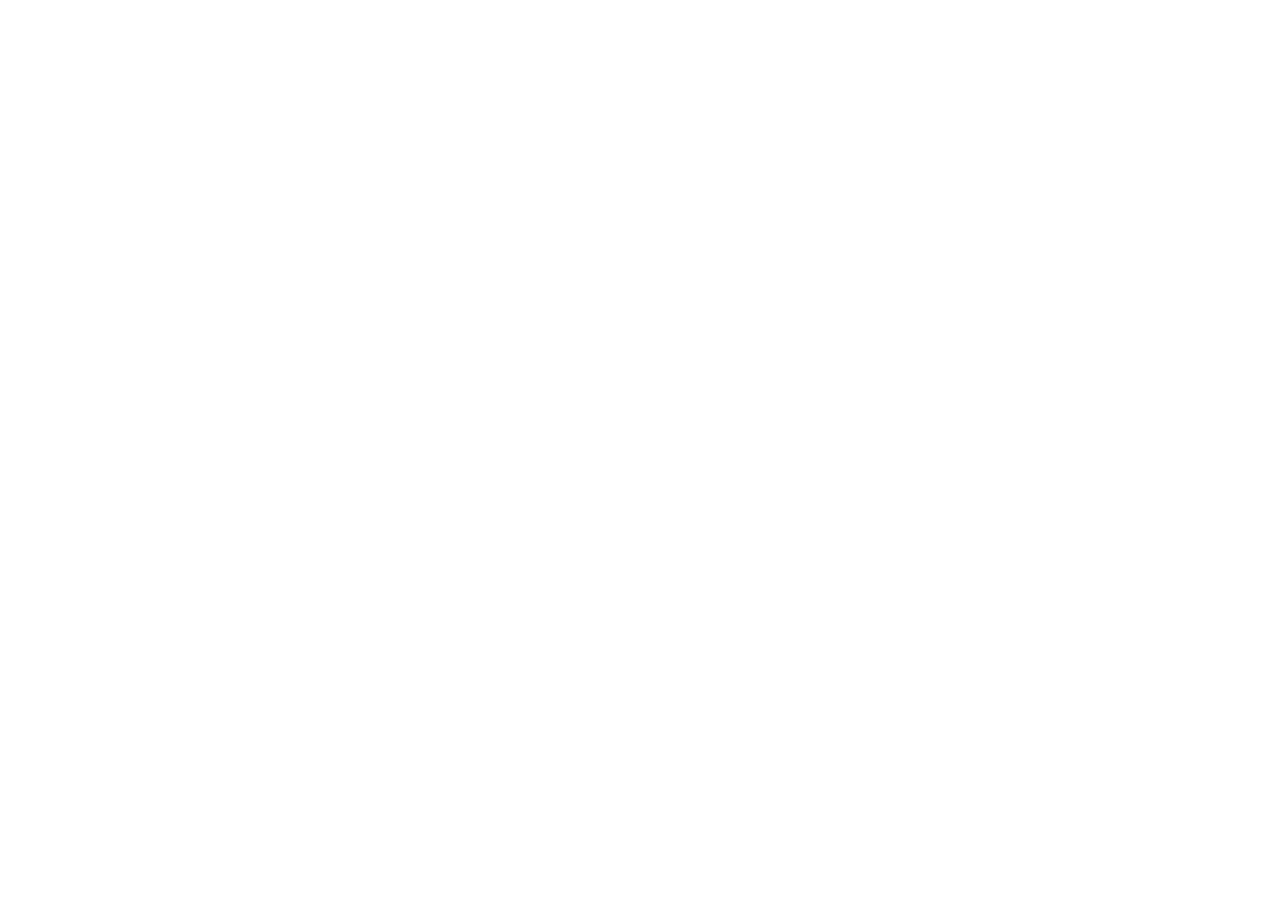
==== ambys/amandra.html @ e1236aff "imagenes ambys" ====
<!DOCTYPE html>
<html lang="es">
<head>
    <meta charset="UTF-8">
    <meta name="viewport" content="width=device-width, initial-scale=1.0">
    <title>Document</title>
</head>
<body>
    
</body>
</html>
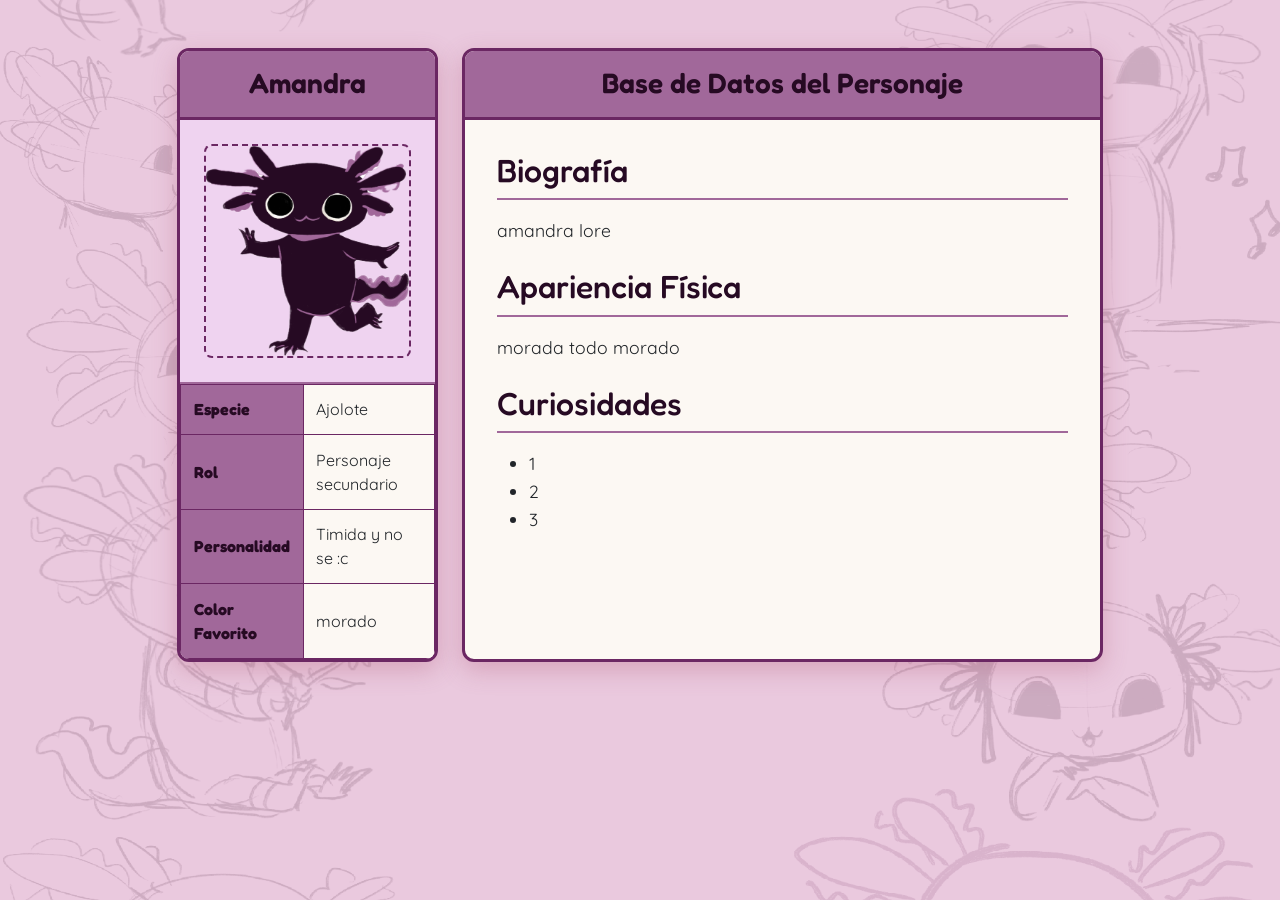
==== commit 3f68f594: "paginas de amandra y sal con datos dummy" ====
--- a/ambys/amandra.html
+++ b/ambys/amandra.html
@@ -3,9 +3,82 @@
 <head>
     <meta charset="UTF-8">
     <meta name="viewport" content="width=device-width, initial-scale=1.0">
-    <title>Document</title>
+    <title>Character sheet - Amandra</title>
+    
+    <!-- Bootstrap CSS -->
+    <link href="https://cdn.jsdelivr.net/npm/bootstrap@5.3.2/dist/css/bootstrap.min.css" rel="stylesheet">
+    
+    <!-- Fuentes de tu proyecto -->
+    <link href="https://fonts.googleapis.com/css2?family=Fredoka:wght@300..700&family=Quicksand:wght@300..700&display=swap" rel="stylesheet">
+    <link rel="stylesheet" href="css/amandra.css">
+    <link rel="icon" type="image/png" href="images/logo.png">
 </head>
 <body>
-    
+
+    <div class="wiki-container">
+        <div class="container">
+            <!-- Fila principal de Bootstrap -->
+            <div class="row g-4 justify-content-center">
+                
+                <!-- COLUMNA IZQUIERDA: Tarjeta del Personaje -->
+                <div class="col-12 col-lg-3">
+                    <div class="card wiki-card">
+                        <h3 class="wiki-header">Amandra</h3>
+                        
+                        <div class="char-image-box">
+                          <img src="images/amandra.png" alt="Amandra">
+                        </div>
+
+                        <table class="wiki-table">
+                            <tbody>
+                                <tr>
+                                    <th>Especie</th>
+                                    <td>Ajolote</td>
+                                </tr>
+                                <tr>
+                                    <th>Rol</th>
+                                    <td>Personaje secundario</td>
+                                </tr>
+                                <tr>
+                                    <th>Personalidad</th>
+                                    <td>Timida y no se :c</td>
+                                </tr>
+                                <tr>
+                                    <th>Color Favorito</th>
+                                    <td>morado</td>
+                                </tr>
+                            </tbody>
+                        </table>
+                    </div>
+                </div>
+
+                <!-- colm derecha de info-->
+                <div class="col-12 col-lg-7">
+                    <div class="card wiki-card h-100">
+                        <h2 class="wiki-header fs-3">Base de Datos del Personaje</h2>
+                        
+                        <div class="wiki-content">
+                            <h2>Biografía</h2>
+                            <p>amandra lore</p>
+                            
+                            <h2>Apariencia Física</h2>
+                            <p>morada todo morado</p>
+                            
+                            <h2>Curiosidades</h2>
+                            <ul>
+                                <li>1</li>
+                                <li>2</li>
+                                <li>3</li>
+                            </ul>
+                        </div>
+                    </div>
+                </div>
+
+            </div>
+        </div>
+    </div>
+
+    <!-- bootstrapcito -->
+    <script src="https://cdn.jsdelivr.net/npm/bootstrap@5.3.2/dist/js/bootstrap.bundle.min.js"></script>
 </body>
 </html>
--- a/ambys/css/amandra.css
+++ b/ambys/css/amandra.css
@@ -0,0 +1,109 @@
+        :root {
+            --c-principal: #A1689A;
+            --c-secundario: #6B2763;
+            --c-cicatriz: #efd3f0;
+            --c-esclera: #FCF8F3;
+            --c-iris: #010101;
+            --c-interior: #260A23;
+        }
+
+        body {
+            background-image: url('../images/amandrabackground.png'); 
+            background-size: cover;
+            background-position: center;
+            background-attachment: fixed;
+            font-family: 'Quicksand', sans-serif;
+            color: var(--c-iris);
+        }
+
+        .wiki-container {
+            background-color: rgba(255, 230, 238, 0.6); 
+            min-height: 100vh;
+            padding-top: 3rem;
+            padding-bottom: 3rem;
+        }
+
+        /* =========================================
+           ESTILOS DE LAS CARDS
+        ========================================= */
+        .wiki-card {
+            background-color: var(--c-esclera); 
+            border: 3px solid var(--c-secundario);
+            border-radius: 12px;
+            box-shadow: 0px 8px 25px rgba(169, 76, 106, 0.3); /* Sombra color "interior" */
+            overflow: hidden;
+        }
+
+        .wiki-header {
+            background-color: var(--c-principal);
+            color: var(--c-interior);
+            font-family: 'Fredoka', sans-serif;
+            text-align: center;
+            padding: 1rem;
+            border-bottom: 3px solid var(--c-secundario);
+            margin: 0;
+            font-weight: 600;
+        }
+
+        /* =========================================
+           TARJETA IZQUIERDA: PERSONAJE
+        ========================================= */
+        .char-image-box {
+            background-color: var(--c-cicatriz);
+            padding: 1.5rem;
+            text-align: center;
+            border-bottom: 2px solid var(--c-principal);
+        }
+
+        .char-image-box img {
+            max-width: 100%;
+            height: auto;
+            border-radius: 8px;
+            border: 2px dashed var(--c-secundario);
+        }
+
+        /* Tabla lateral de características (típica de fandom) */
+        .wiki-table {
+            width: 100%;
+            border-collapse: collapse;
+        }
+
+        .wiki-table th {
+            background-color: var(--c-principal);
+            color: var(--c-interior);
+            font-family: 'Fredoka', sans-serif;
+            padding: 0.8rem;
+            border: 1px solid var(--c-secundario);
+            width: 40%;
+        }
+
+        .wiki-table td {
+            background-color: var(--c-esclera);
+            padding: 0.8rem;
+            border: 1px solid var(--c-secundario);
+        }
+
+        /* =========================================
+           TARJETA DERECHA: INFORMACIÓN
+        ========================================= */
+        .wiki-content {
+            padding: 2rem;
+        }
+
+        .wiki-content h2 {
+            color: var(--c-interior);
+            font-family: 'Fredoka', sans-serif;
+            border-bottom: 2px solid var(--c-principal);
+            padding-bottom: 0.5rem;
+            margin-bottom: 1rem;
+            margin-top: 1.5rem;
+        }
+        
+        .wiki-content h2:first-child {
+            margin-top: 0;
+        }
+
+        .wiki-content p, .wiki-content li {
+            line-height: 1.6;
+            font-size: 1.1rem;
+        }
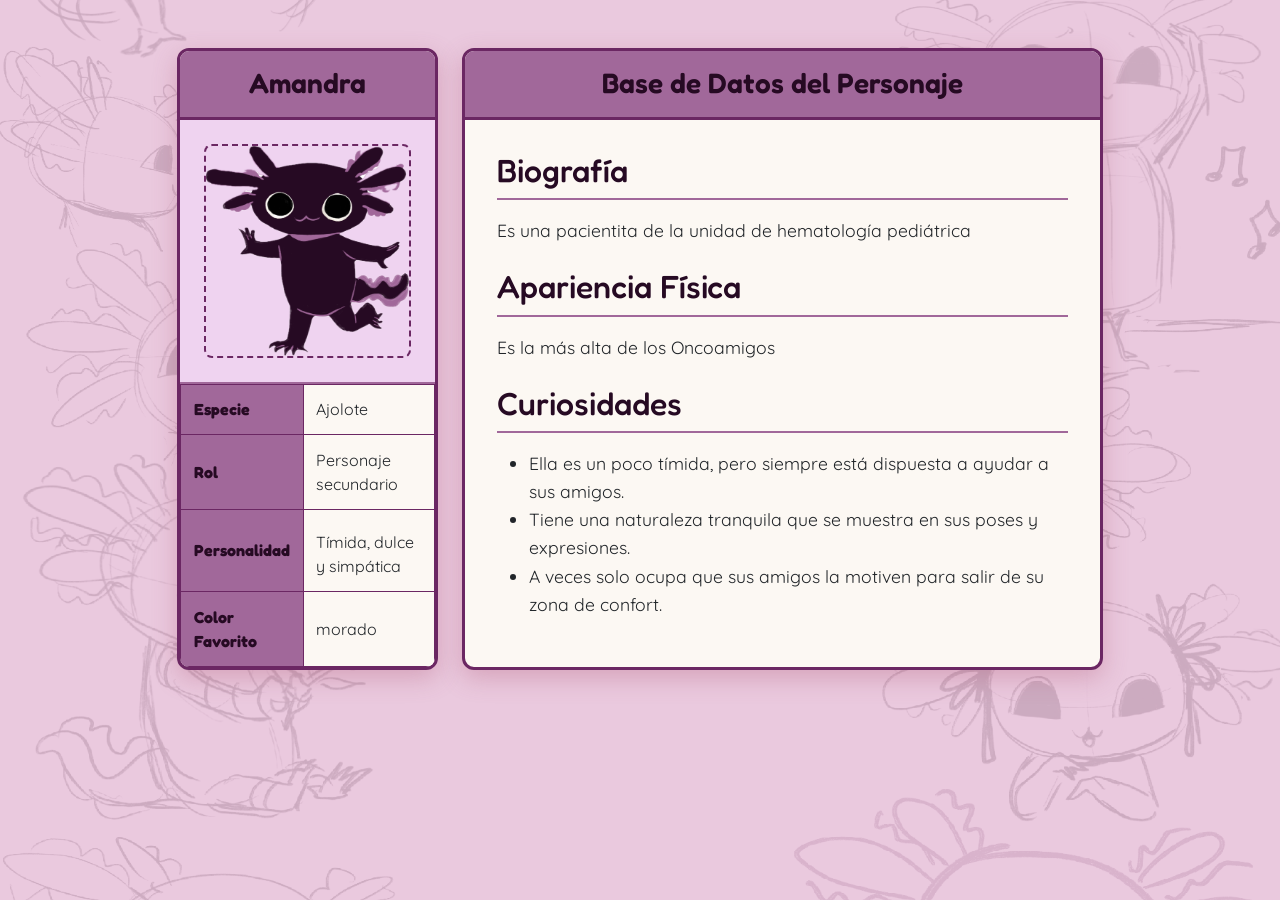
==== commit ab3f8c6f: "video y descripciones mal hechas" ====
--- a/ambys/amandra.html
+++ b/ambys/amandra.html
@@ -11,7 +11,7 @@
     <!-- Fuentes de tu proyecto -->
     <link href="https://fonts.googleapis.com/css2?family=Fredoka:wght@300..700&family=Quicksand:wght@300..700&display=swap" rel="stylesheet">
     <link rel="stylesheet" href="css/amandra.css">
-    <link rel="icon" type="image/png" href="images/logo.png">
+    <link rel="icon" type="image/png" href="images/ambys_cara.png">
 </head>
 <body>
 
@@ -41,7 +41,7 @@
                                 </tr>
                                 <tr>
                                     <th>Personalidad</th>
-                                    <td>Timida y no se :c</td>
+                                    <td><dd></dd>Tímida, dulce y simpática</td>
                                 </tr>
                                 <tr>
                                     <th>Color Favorito</th>
@@ -59,16 +59,16 @@
                         
                         <div class="wiki-content">
                             <h2>Biografía</h2>
-                            <p>amandra lore</p>
+                            <p>Es una pacientita de la unidad de hematología pediátrica</p>
                             
                             <h2>Apariencia Física</h2>
-                            <p>morada todo morado</p>
+                            <p>Es la más alta de los Oncoamigos</p>
                             
                             <h2>Curiosidades</h2>
                             <ul>
-                                <li>1</li>
-                                <li>2</li>
-                                <li>3</li>
+                                <li>Ella es un poco tímida, pero siempre está dispuesta a ayudar a sus amigos.</li>
+                                <li>Tiene una naturaleza tranquila que se muestra en sus poses y expresiones. </li>
+                                <li>A veces solo ocupa que sus amigos la motiven para salir de su zona de confort.</li>
                             </ul>
                         </div>
                     </div>
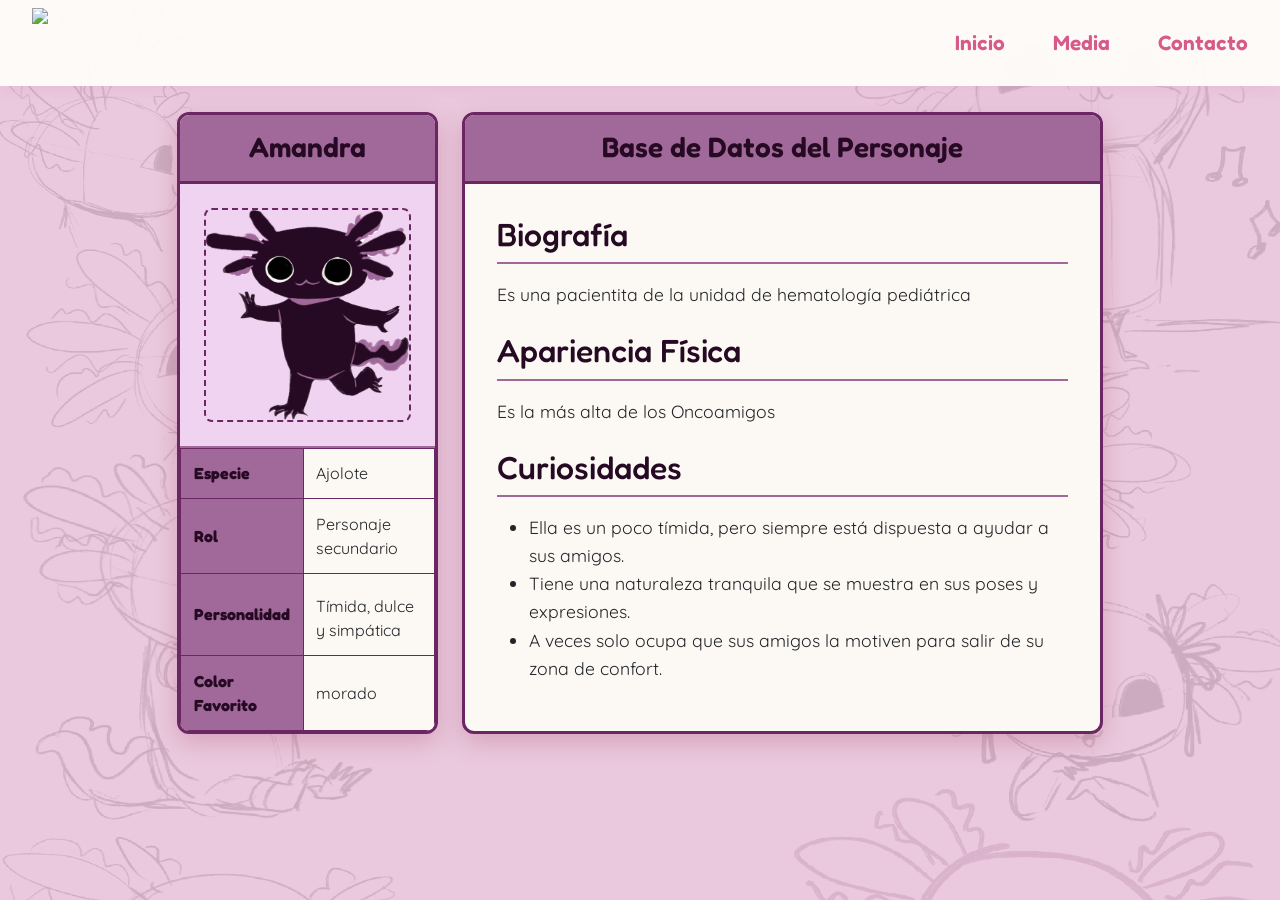
==== commit 4b607efa: "logo de inicio y nav bar ajolotes" ====
--- a/ambys/amandra.html
+++ b/ambys/amandra.html
@@ -14,7 +14,18 @@
     <link rel="icon" type="image/png" href="images/ambys_cara.png">
 </head>
 <body>
-
+    <nav class="navbar">
+        <a href="index.html" class="nav-logo">
+               <img src="images/Logomenu.png" class="logo-menu">
+        </a>
+           
+        <ul class="nav-links">
+       
+            <li><a href="index.html">Inicio</a></li>
+            <li><a href="#media">Media</a></li>
+            <li><a href="#contacto">Contacto</a></li>
+        </ul>
+    </nav> 
     <div class="wiki-container">
         <div class="container">
             <!-- Fila principal de Bootstrap -->
--- a/ambys/css/amandra.css
+++ b/ambys/css/amandra.css
@@ -19,7 +19,7 @@
         .wiki-container {
             background-color: rgba(255, 230, 238, 0.6); 
             min-height: 100vh;
-            padding-top: 3rem;
+            padding-top: 7rem;
             padding-bottom: 3rem;
         }
 
@@ -106,4 +106,49 @@
         .wiki-content p, .wiki-content li {
             line-height: 1.6;
             font-size: 1.1rem;
+        }
+
+        .navbar {
+        position: fixed;
+        top: 0;
+        left: 0;
+        width: 100%;
+        background-color: rgba(255, 253, 249, 0.95);
+        box-shadow: 0px 4px 15px rgba(214, 90, 138, 0.1);
+        z-index: 1000;
+        padding: 0.5rem 2rem; 
+        display: flex;
+        justify-content: space-between; 
+        align-items: center; 
+        }
+
+        .nav-links {
+        display: flex;
+        justify-content: center;
+        align-items: center;
+        gap: 3rem;
+        list-style: none;
+        margin: 0;
+        padding: 0;
+        }
+
+        .nav-links li a {
+        text-decoration: none;
+        font-family: 'Fredoka', sans-serif;
+        font-size: 1.3rem;
+        color: #D65A8A; 
+        font-weight: 600;
+        transition: color 0.3s ease, transform 0.2s ease;
+        display: inline-block;
+        }
+
+        .nav-links li a:hover {
+        color: #E05282;
+        transform: translateY(-2px);
+        }
+
+        .logo-menu {
+        height: 70px; 
+        width: auto;
+        display: block;
         }
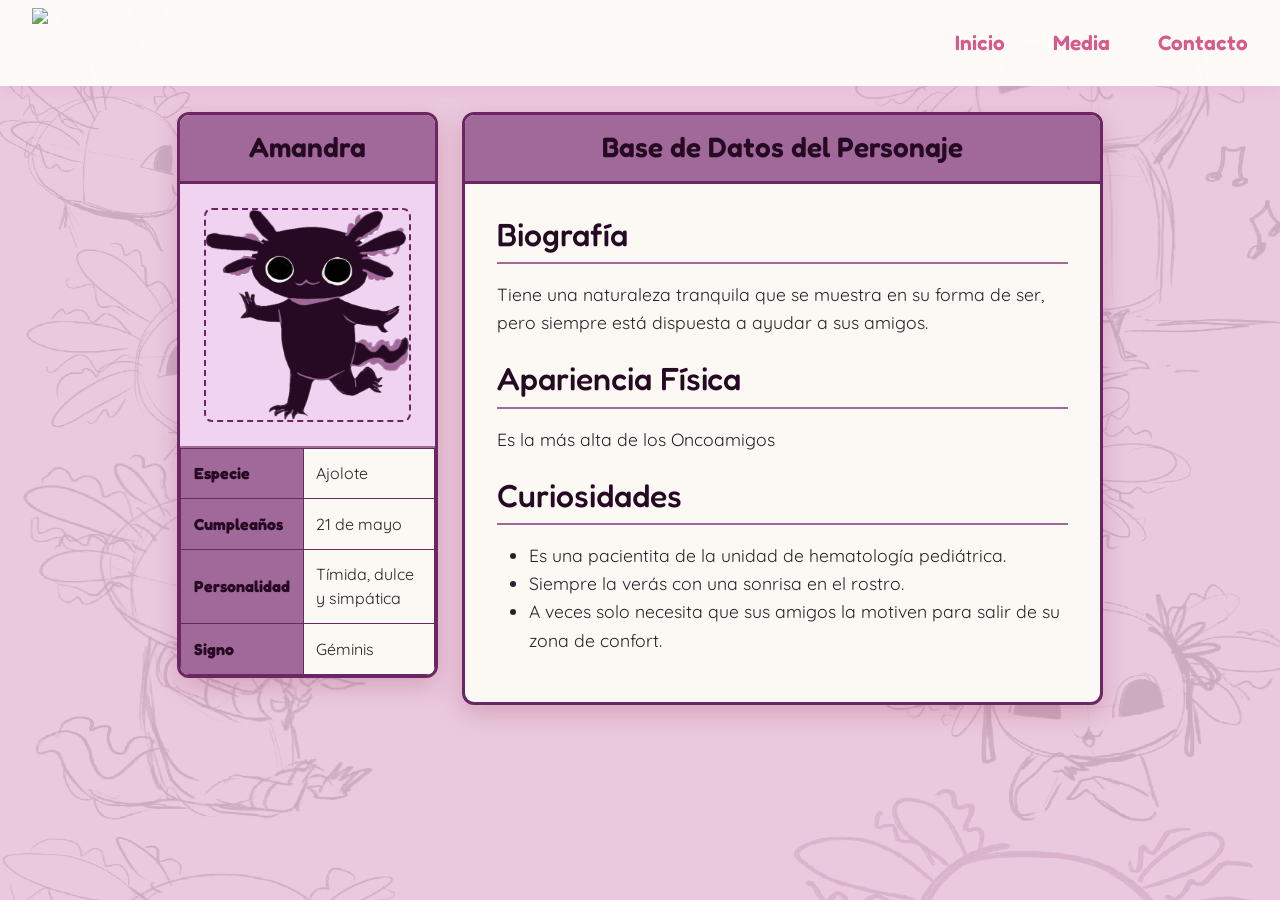
==== commit 3d9f29d4: "Cambios character sheets" ====
--- a/ambys/amandra.html
+++ b/ambys/amandra.html
@@ -47,16 +47,16 @@
                                     <td>Ajolote</td>
                                 </tr>
                                 <tr>
-                                    <th>Rol</th>
-                                    <td>Personaje secundario</td>
+                                    <th>Cumpleaños</th>
+                                    <td>21 de mayo</td>
                                 </tr>
                                 <tr>
                                     <th>Personalidad</th>
-                                    <td><dd></dd>Tímida, dulce y simpática</td>
+                                    <td>Tímida, dulce y simpática</td>
                                 </tr>
                                 <tr>
-                                    <th>Color Favorito</th>
-                                    <td>morado</td>
+                                    <th>Signo</th>
+                                    <td>Géminis</td>
                                 </tr>
                             </tbody>
                         </table>
@@ -70,16 +70,16 @@
                         
                         <div class="wiki-content">
                             <h2>Biografía</h2>
-                            <p>Es una pacientita de la unidad de hematología pediátrica</p>
+                            <p>Tiene una naturaleza tranquila que se muestra en su forma de ser, pero siempre está dispuesta a ayudar a sus amigos.</p>
                             
                             <h2>Apariencia Física</h2>
                             <p>Es la más alta de los Oncoamigos</p>
                             
                             <h2>Curiosidades</h2>
                             <ul>
-                                <li>Ella es un poco tímida, pero siempre está dispuesta a ayudar a sus amigos.</li>
-                                <li>Tiene una naturaleza tranquila que se muestra en sus poses y expresiones. </li>
-                                <li>A veces solo ocupa que sus amigos la motiven para salir de su zona de confort.</li>
+                                <li>Es una pacientita de la unidad de hematología pediátrica.</li>
+                                <li>Siempre la verás con una sonrisa en el rostro.</li>
+                                <li>A veces solo necesita que sus amigos la motiven para salir de su zona de confort.</li>
                             </ul>
                         </div>
                     </div>
